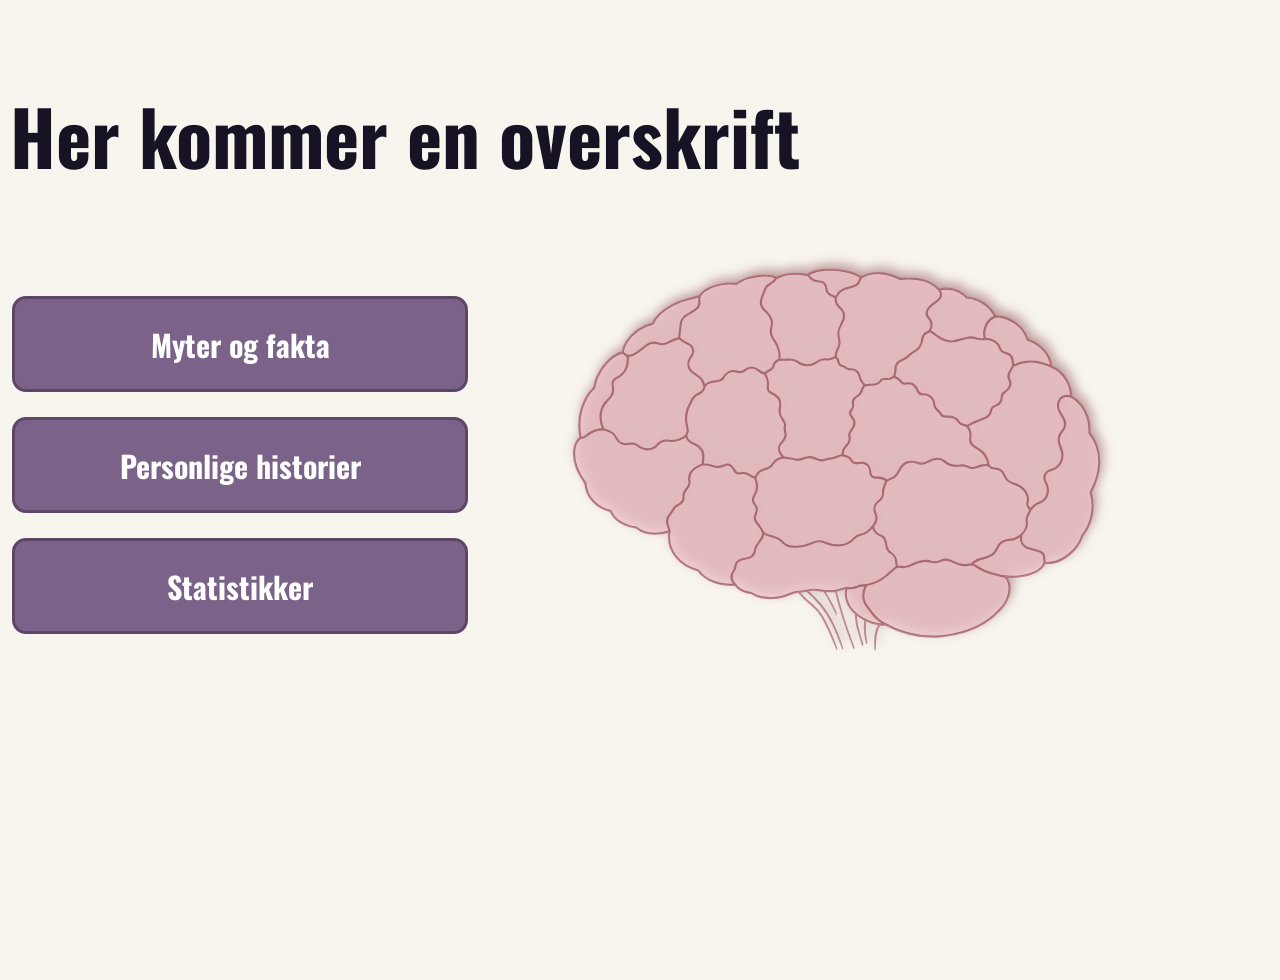
==== index.html @ c3d4d4d7 "." ====
<!DOCTYPE html>
<html lang="en">
<head>
    <meta charset="UTF-8">
    <meta name="viewport" content="width=device-width, initial-scale=1.0">
    <title>Helt Normal</title>

    <!-- her henter vi vores font -->
    <link rel="preconnect" href="https://fonts.googleapis.com">
    <link rel="preconnect" href="https://fonts.gstatic.com" crossorigin>
    <link href="https://fonts.googleapis.com/css2?family=Oswald:wght@200..700&display=swap" rel="stylesheet">

    <link rel="stylesheet" href="/Css/css.css">
</head>
<body>
    
    <main id="forside">
        <h1>Her kommer en overskrift</h1>
        <!-- Vi laver en container som vores bobler kan ligge i -->
        <div id="bobbelContainer"></div>
        <img id="hjerneBillede" src="/image/Hjerne.svg" alt="Hjerne illustration">
    </main>










    <script src="/js/Forside.js"></script>
</body>
</html>
---- Css/css.css ----
/* Gør at hele siden fylder hele skærmen */
body {
    width: 100%;
    min-height: 100vh;

    /* Fjerner standard mellemrum fra browseren */
    margin: 0;

    background-color: #F8F4EE;

    /* Font til hele siden */
    font-family: "Oswald", sans-serif;

    overflow: hidden;
}


/* Generel styling af alle h1 overskrifter */
h1 {

    /* Centrerer teksten */
    text-align: center;

    font-size: 75px;

    /* Afstand over og under */
    margin-top: 25px;
    margin-bottom: 20px;

    /* Tekstfarve */
    color: #4A423D;
}

.tilbageKnap {
    position: fixed;
    top: 25px;
    left: 30px;

    width: 55px;
    height: 55px;


    color: #5D4769;

    /* Fjerner stregen under linket */
    text-decoration: none;

    /* Størrelse og styling på pilen */
    font-size: 42px;
    font-weight: bold;
    font-family: "Oswald", sans-serif;

    /* Sørger for at knappen ligger ovenpå andre elementer */
    z-index: 1000;
}

/* !!!!!!!!!!!!!!!!!!!!!!!!!!!!!!!!!!!!!!!!!!!!!!!! */
/* !!!!!!!! HER STARTER CSS FORSIDE !!!!!!!! */
/* !!!!!!!!!!!!!!!!!!!!!!!!!!!!!!!!!!!!!!!!!!!!!!!! */

/* Styling af hele forsiden */
#forside {

    /* så det fylder hele siden */
    width: 100%;
    min-height: 100vh;

    /* Gør elementerne nemmere at placere */
    display: flex;

    /* Lægger indholdet under hinanden */
    flex-direction: column;

    /* Centrerer indholdet vandret */
    align-items: center;

    /* Starter indholdet fra toppen */
    justify-content: flex-start;

    /* Giver luft i toppen */
    padding-top: 80px;
}


/* Styling af overskriften på forsiden */
#forside h1 {

    font-size: 75px;

    /* Fjerner standard margin og giver kun afstand under */
    margin: 0 0 15px 0;
    color: #171324;
    text-align: center;

    /* det flytter overskriften mod venstre */
    margin-right: 470px;
}


/* Styling af containeren som indeholder alle knapperne */
#bobbelContainer {

    display: flex;
    /* Lægger knapperne under hinanden */
    flex-direction: column;
    gap: 25px;
    margin-top: 90px;
    /* Flytter knapperne mod venstre */
    margin-right: 800px;
}



/* Styling af hver enkelt knap */
.bobbel {

    width: 450px;
    height: 90px;

    border-radius: 14px;

    display: flex;

    /* Centrerer teksten til midten */
    justify-content: center;
    align-items: center;

    font-size: 30px;
    font-weight: bold;
    text-align: center;
    color: white;

    background-color: #7A6288;
    border: 3px solid #5D4769;
}

#hjerneBillede {

    width: 700px;
    position: absolute;

    right: 80px;
    top: 120px;
}


/* !!!!!!!!!!!!!!!!!!!!!!!!!!!!!!!!!!!!!!!!!!!!!!!! */
/* !!!!!!!! HER STARTER CSS MYTER OG FAKTA !!!!!!!! */
/* !!!!!!!!!!!!!!!!!!!!!!!!!!!!!!!!!!!!!!!!!!!!!!!! */
#myteBtn,
#faktaBtn {
    width: 270px;
    height: 95px;

    border: none;
    border-radius: 18px;

    font-size: 34px;
    font-weight: bold;
    font-family: "Oswald", sans-serif;
    color: white;

    background-image: none;

    display: flex;
    align-items: center;
    justify-content: center;

    gap: 15px;
}

#faktaBtn {
    background-color: #8FBEA3;
}

#myteBtn {
    background-color: #D98282;
}


#naesteBtn {
    width: 420px;
    height: 70px;

    border: none;
    border-radius: 12px;

    background-image: none;
    background-color: #5D4769;

    color: white;

    font-size: 24px;
    font-weight: bold;
    font-family: "Oswald", sans-serif;

    position: absolute;
    bottom: 40px;
    left: 50%;
    transform: translateX(-50%);
}

.ikon{
    display: flex;

    justify-content: center;
    align-items: center;

    width: 50px;
    height: 50px;

    border: 3px solid white;
    border-radius: 50%;

    margin-right: 15px;

    font-size: 30px;
}

.button-container{
    display: flex;
    justify-content: center;
    align-items: center;

    gap: 35px;

    width: fit-content;
    margin: 0 auto;
}

/* Centrerer hele indholdet */
#quizside {

    display: flex;

    flex-direction: column;

    align-items: center;

    margin-top: 100px;
}

#quizside p{
    font-size: 28px;
    margin-top: 20px;
    color: #4A423D
}

/* Styler boksen rundt om udsagnet */
#udsagn {

    border: 3px solid #D8CFC8;

    border-radius: 40px;

    padding: 40px;

    width: 500px;

    text-align: center;

    background-color: #F4EAE7;

    font-size: 36px;
    color: #4A423D; 

    margin-bottom: 30px;
}

#svarBoks {
    display: none;
    position: fixed;

    top: 18%;
    left: 50%;
    transform: translateX(-50%);

    width: 700px;
    min-height: 450px;

    background-color: #F8F4EE;

    border: 3px solid #D8CFC8;
    border-radius: 30px;

    padding: 50px;

    text-align: left;

    z-index: 10;
}

#svar{
    color: #4A423D;
    font-size: 48px;
    margin-bottom: 40px;
}

#forklaring{
    color: #4A423D;
    font-size: 30px;
    line-height: 1.5;
}

/* !!!!!!!!!!!!!!!!!!!!!!!!!!!!!!!!!!!!!!!!!!!!!!!! */
/* !!!!!!!! HER STARTER CSS STATESTIKKER!!!!!!!! */
/* !!!!!!!!!!!!!!!!!!!!!!!!!!!!!!!!!!!!!!!!!!!!!!!! */

/* Centrerer hele statistik siden */
#statistikSide {
    display: flex;
    flex-direction: column;
    align-items: center;
    margin-top: 30px;
}

h1 {
    font-size: 64px;
    font-family: "Oswald", sans-serif;
    color: #4A423D;
    margin-bottom: 40px;
}

/* Styling af intro- og spilboksen */
#introBoks,
#spilBoks {
    background-color: #F8F4EE;
    border: 3px solid #D8CFC8;
    border-radius: 35px;
    padding: 30px;
    width: 900px;
    text-align: center;
    position: relative;
}

/* Intro tekst */
#introBoks p {
    font-size: 28px;
    line-height: 1.5;
    color: #4A423D;
    margin-bottom: 40px;
}

/* Styling af udsagnet */
#udsagn {
    border: 3px solid #D8CFC8;
    border-radius: 40px;
    padding: 20px;
    width: 700px;
    margin: 0 auto 50px auto;
    background-color: #F4EAE7;
    font-size: 36px;
    color: #4A423D;
}

/* Container til alle personer */
#personer {
    display: flex;
    flex-wrap: wrap;
    justify-content: center;
    gap: 18px;
    margin-bottom: 50px;
}

/* Styling af personerne */
.person {
    width: 65px;
    transition: transform 0.2s ease;
}

/* Styling af start og videre knapper */
#startBtn,
#videreBtn {
    width: 420px;
    height: 70px;
    border: none;
    border-radius: 12px;
    background-color: #5D4769;
    color: white;
    font-size: 24px;
    font-weight: bold;
    font-family: "Oswald", sans-serif;
    display: flex;
    justify-content: center;
    align-items: center;
    margin: 0 auto;
}

/* Styling af forklaringsboksen */
#forklaringBoks {
    background-color: #F4EAE7;
    border: 3px solid #D8CFC8;
    border-radius: 30px;
    padding: 35px;
    width: 700px;
    margin: 40px auto 0 auto;
}

/* Styling af forklaringsteksten */
#forklaring {
    font-size: 28px;
    line-height: 1.5;
    color: #4A423D;
    margin: 0;
}


@media screen and (max-width: 1440px) {

    h1 {
        font-size: 60px;
    }

    #statistikSide {
        width: 95%;
        height: 100vh;
    }

    button {
        width: 240px;
        height: 85px;
        font-size: 30px;
    }

}
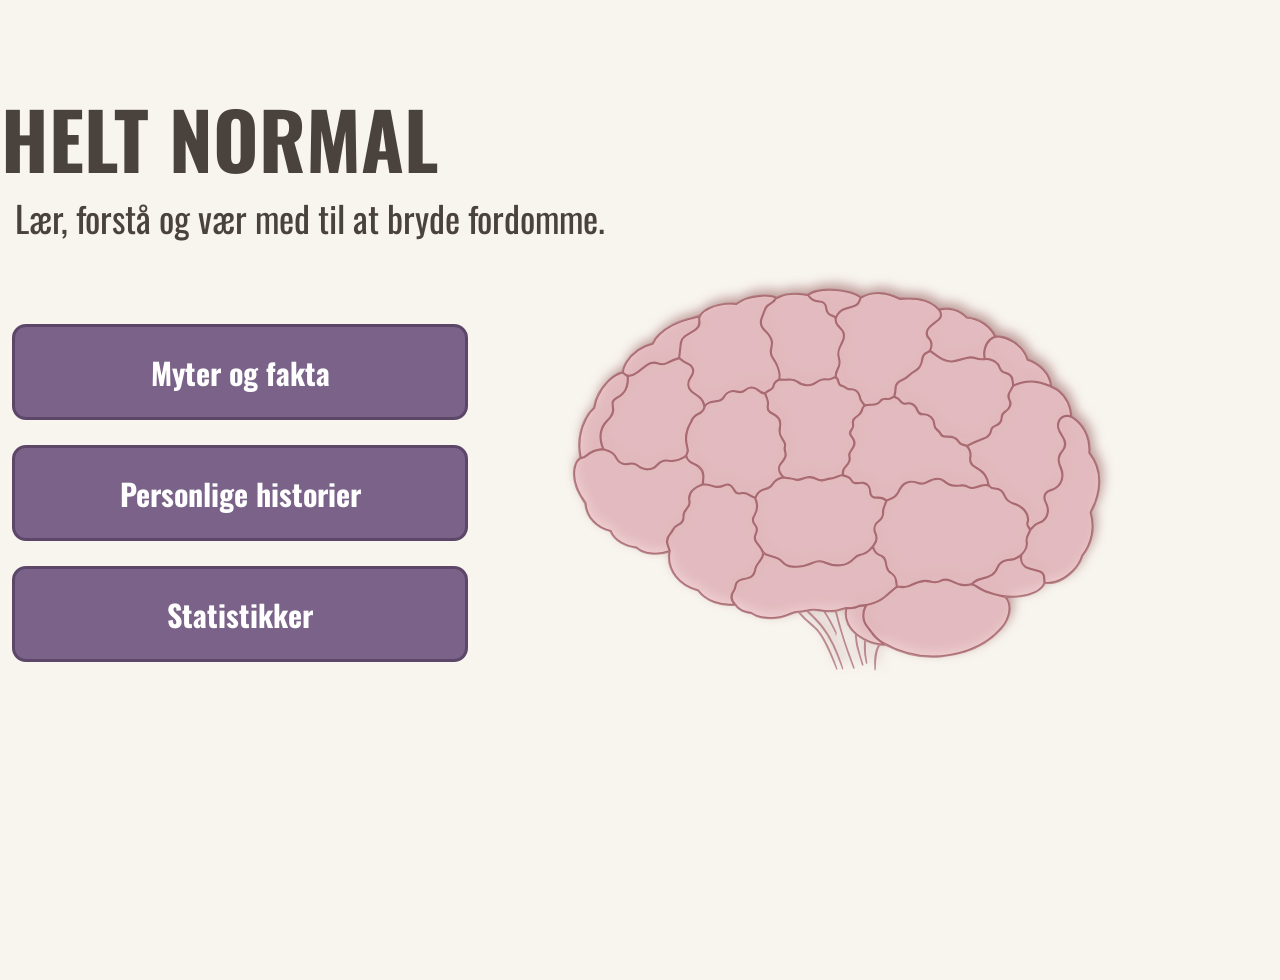
==== commit 89567b50: "over og underoverskrift vi har lavet en titel og undertitel på forsiden" ====
--- a/index.html
+++ b/index.html
@@ -15,7 +15,12 @@
 <body>
     
     <main id="forside">
-        <h1>Her kommer en overskrift</h1>
+        <h1>HELT NORMAL</h1>
+
+        <p id="underOverskrift">
+            Lær, forstå og vær med til at bryde fordomme.
+        </p>
+
         <!-- Vi laver en container som vores bobler kan ligge i -->
         <div id="bobbelContainer"></div>
         <img id="hjerneBillede" src="/image/Hjerne.svg" alt="Hjerne illustration">
@@ -30,6 +35,11 @@
 
 
 
+
+
+
+
+
     <script src="/js/Forside.js"></script>
 </body>
 </html>
--- a/Css/css.css
+++ b/Css/css.css
@@ -85,17 +85,29 @@
 /* Styling af overskriften på forsiden */
 #forside h1 {
 
-    font-size: 75px;
+    font-size: 78px;
 
     /* Fjerner standard margin og giver kun afstand under */
     margin: 0 0 15px 0;
-    color: #171324;
+    color: #4A423D;
     text-align: center;
 
     /* det flytter overskriften mod venstre */
-    margin-right: 470px;
-}
-
+    margin-right: 840px;
+}
+
+#underOverskrift {
+
+    font-size: 36px;
+
+    color: #4A423D;
+
+    margin-top: -20px;
+
+    margin-bottom: 80px;
+
+    margin-right: 660px;
+}
 
 /* Styling af containeren som indeholder alle knapperne */
 #bobbelContainer {
@@ -104,7 +116,7 @@
     /* Lægger knapperne under hinanden */
     flex-direction: column;
     gap: 25px;
-    margin-top: 90px;
+    margin-top: 0px;
     /* Flytter knapperne mod venstre */
     margin-right: 800px;
 }
@@ -140,7 +152,7 @@
     position: absolute;
 
     right: 80px;
-    top: 120px;
+    top: 140px;
 }
 
 
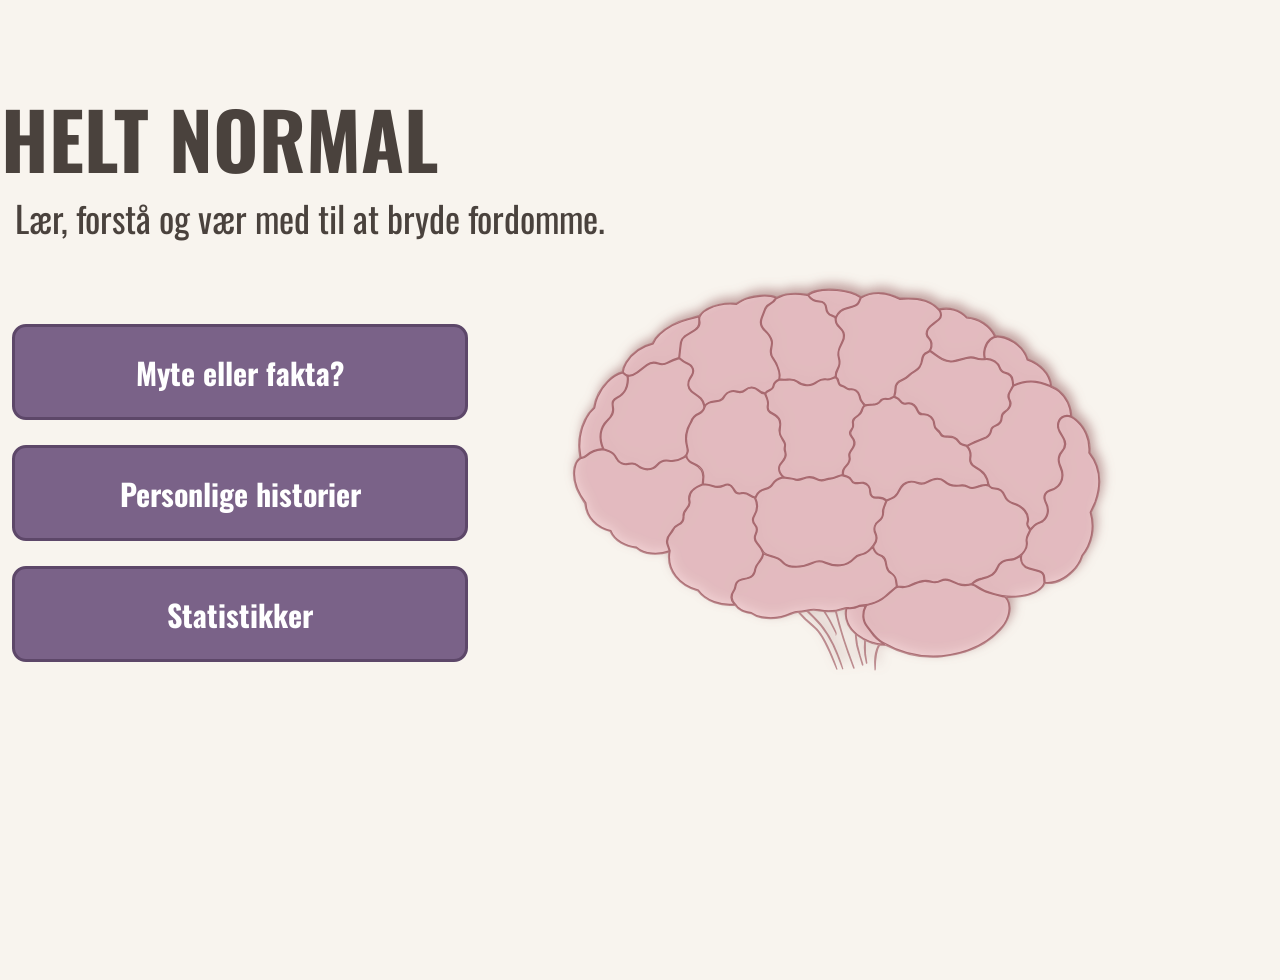
==== commit 64276e48: "robot.txt Tilføjet robots.txt fil og noindex tags for at sikre at projektet ikke påvirker Museum Ova" ====
--- a/index.html
+++ b/index.html
@@ -4,6 +4,9 @@
     <meta charset="UTF-8">
     <meta name="viewport" content="width=device-width, initial-scale=1.0">
     <title>Helt Normal</title>
+    
+    <!-- Forhindrer søgemaskiner i at indeksere siden, så projektet ikke vises i søgeresultater -->
+    <meta name="robots" content="noindex, nofollow">
 
     <!-- her henter vi vores font -->
     <link rel="preconnect" href="https://fonts.googleapis.com">
@@ -35,11 +38,6 @@
 
 
 
-
-
-
-
-
     <script src="/js/Forside.js"></script>
 </body>
 </html>
--- a/Css/css.css
+++ b/Css/css.css
@@ -254,7 +254,7 @@
 
 #quizside p{
     font-size: 28px;
-    margin-top: 20px;
+    margin-top: -20px;
     color: #4A423D
 }
 
@@ -288,7 +288,7 @@
     transform: translateX(-50%);
 
     width: 700px;
-    min-height: 450px;
+    min-height: 520px;
 
     background-color: #F8F4EE;
 
@@ -297,21 +297,116 @@
 
     padding: 50px;
 
-    text-align: left;
+    text-align: center;
 
     z-index: 10;
 }
 
-#svar{
+#svar {
     color: #4A423D;
     font-size: 48px;
-    margin-bottom: 40px;
-}
-
-#forklaring{
+    margin-top: 20px;
+    margin-bottom: 15px;
+}
+
+#forklaring {
     color: #4A423D;
     font-size: 30px;
     line-height: 1.5;
+
+    margin-top: 10px;
+    margin-bottom: 40px;
+}
+
+#svarIkon {
+    width: 85px;
+    height: 85px;
+
+    border-radius: 50%;
+
+    display: flex;
+    justify-content: center;
+    align-items: center;
+
+    margin-top: 0;
+    margin-right: auto;
+    margin-bottom: 0px;
+    margin-left: auto;  
+
+    color: white;
+    font-size: 55px;
+    font-weight: bold;
+}
+
+.korrektCirkel {
+    background-color: #8FBEA3;
+}
+
+.forkertCirkel {
+    background-color: #D98282;
+}
+
+/* STYLING AF BADGE OG TEKST */
+#badgeTekst {
+    font-size: 28px;
+    color: #4A423D;
+    text-align: center;
+
+    position: relative;
+    top: 60px;
+
+    display: none;
+}
+
+#badge {
+    width: 180px;
+    height: auto;
+
+    position: relative;
+    top: 60px;
+
+    display: none;
+    margin: 0 auto 30px auto;
+}
+
+#progressOmraade {
+    width: 220px;
+
+    display: flex;
+    flex-direction: column;
+    align-items: center;
+
+    margin-bottom: 10px;
+    margin-top: -30px;
+}
+
+#sporgsmaalTekst {
+    font-size: 18px !important;
+    color: #4A423D;
+
+    margin: 10px 0 0 0;
+}
+
+#progressBaggrund {
+    width: 70%;
+    height: 10px;
+
+    background-color: #E6DDD8;
+
+    border-radius: 20px;
+
+    overflow: hidden;
+}
+
+#progressFyld {
+    width: 0%;
+    height: 100%;
+
+    background-color: #5D4769;
+
+    border-radius: 20px;
+
+    transition: width 0.3s ease;
 }
 
 /* !!!!!!!!!!!!!!!!!!!!!!!!!!!!!!!!!!!!!!!!!!!!!!!! */
@@ -361,7 +456,7 @@
     width: 700px;
     margin: 0 auto 50px auto;
     background-color: #F4EAE7;
-    font-size: 36px;
+    font-size: 28px;
     color: #4A423D;
 }
 
@@ -371,7 +466,7 @@
     flex-wrap: wrap;
     justify-content: center;
     gap: 18px;
-    margin-bottom: 50px;
+    margin-bottom: 70px;
 }
 
 /* Styling af personerne */
@@ -416,6 +511,204 @@
     margin: 0;
 }
 
+.slutTekst {
+    border: none !important;
+    background-color: transparent !important;
+    padding: 0 !important;
+    margin-bottom: 50px !important;
+    margin-top: 70px !important;
+    font-size: 55px !important;
+}
+.slutUndertekst {
+    display: block;
+    font-size: 28px;
+    margin-top: 8px;
+    font-weight: normal;
+    
+}
+
+/* BADGEBOKS */
+#badgeBoks {
+    text-align: center;
+    margin-top: -20px;
+    margin-bottom: 30px;
+}
+
+#badgeBoks p {
+    font-size: 28px;
+    color: #4A423D;
+    margin-bottom: 20px;
+}
+
+#badgeBoks img {
+    width: 180px;
+    height: auto;
+    display: block;
+    margin: 0 auto;
+}
+
+
+/* !!!!!!!!!!!!!!!!!!!!!!!!!!!!!!!!!!!!!!!!!!!!!!!! */
+/* !!!!!!!! HER STARTER CSS PERSONLIGE HISTORIER !!!!!!!! */
+/* !!!!!!!!!!!!!!!!!!!!!!!!!!!!!!!!!!!!!!!!!!!!!!!! */
+
+/* Styling af hele siden med personlige historier */
+#personligSide {
+    width: 100%;
+    min-height: 100vh;
+    text-align: center;
+}
+
+/* Container som holder alle cards */
+#cardContainer {
+    display: flex;
+    justify-content: center;
+    gap: 35px;
+    margin-top: 40px;
+}
+
+/* Styling af hver enkelt historie-card */
+.historieCard {
+    width: 280px;
+    height: 560px;
+
+    background-color: #F4EAE7;
+    border: 3px solid #D8CFC8;
+    border-radius: 35px;
+
+    padding: 22px;
+    box-sizing: border-box;
+
+    display: flex;
+    flex-direction: column;
+    align-items: center;
+}
+
+/* Her styler vi de billeder vi har i cards */
+.historieCard img {
+    width: 210px;
+    height: 220px;
+    object-fit: cover;
+    border-radius: 25px;
+}
+
+/* Styling af navne og alder */
+.historieCard h2 {
+    font-size: 30px;
+    margin: 18px 0 5px 0;
+    color: #4A423D;
+}
+
+.diagnose {
+    font-size: 22px;
+    color: #5D4769;
+    margin: 0 0 12px 0;
+}
+
+.historieCard p {
+    font-size: 21px;
+    line-height: 1.25;
+    margin: 0;
+}
+
+.cardPlayBtn {
+    width: 65px;
+    height: 65px;
+    border: none;
+    border-radius: 50%;
+    background-color: #5D4769;
+    color: white;
+    font-size: 28px;
+    display: flex;
+    justify-content: center;
+    align-items: center;
+    padding-left: 4px;
+    margin-top: auto;
+    margin-bottom: 12px;
+}
+
+/* Styling af hele videosiden */
+#videoSide {
+    width: 100%;
+    height: 100vh;
+
+    display: none;
+    flex-direction: column;
+    align-items: center;
+    justify-content: center;
+
+    position: relative;
+}
+
+/* Styling af krydset som lukker videosiden */
+#lukVideo {
+    position: absolute;
+    top: 25px;
+    right: 35px;
+    width: 60px;
+    height: 60px;
+    border: none;
+    border-radius: 50%;
+    background-color: #5D4769;
+    color: white;
+    font-size: 42px;
+    display: flex;
+    justify-content: center;
+    align-items: center;
+    padding-left: 2px;
+}
+
+#videoNavn {
+    font-size: 42px;
+    margin: 0;
+    color: #4A423D;
+}
+
+#videoDiagnose {
+    font-size: 26px;
+    margin: 0 0 15px 0;
+    color: #5D4769;
+    text-align: center;
+}
+
+/* Styling af selve videoerne */
+#historieVideo {
+    width: 85%;
+    height: 65vh;
+    object-fit: cover;
+
+    border-radius: 30px;
+    background-color: black;
+}
+
+/* Container til play-knap og progressbar */
+#videoControls {
+    width: 85%;
+
+    display: flex;
+    align-items: center;
+    gap: 20px;
+
+    margin-top: 20px;
+}
+
+#playPauseBtn {
+    width: 60px;
+    height: 60px;
+    border: none;
+    border-radius: 50%;
+    background-color: #5D4769;
+    color: white;
+    font-size: 28px;
+    display: flex;
+    justify-content: center;
+    align-items: center;
+    padding-left: 4px;
+}
+
+#progressBar {
+    flex: 1;
+}
 
 @media screen and (max-width: 1440px) {
 
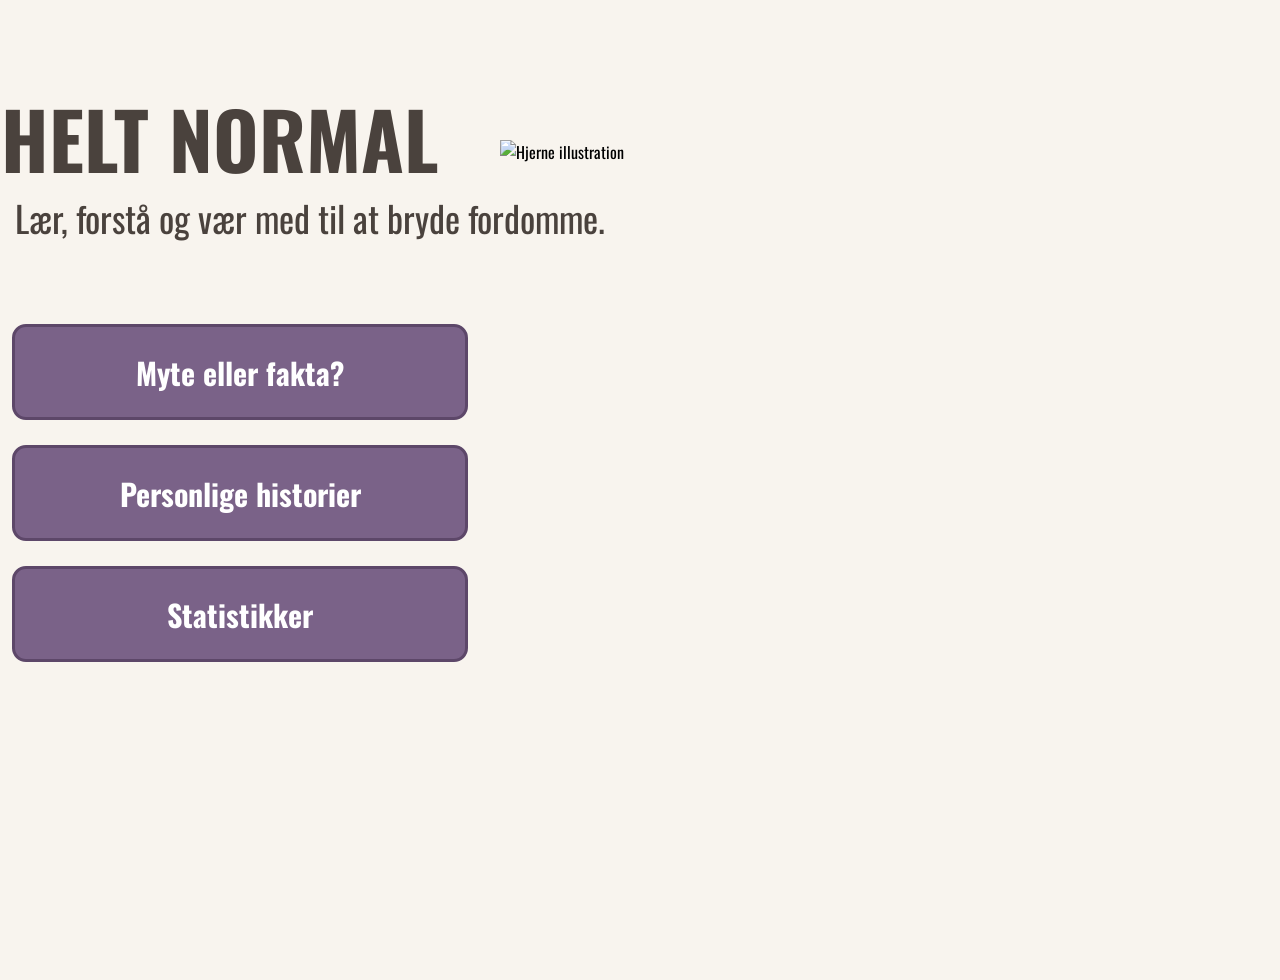
==== commit 367db546: "validering Rettelser efter validering af alle html filer og vores css-fil" ====
--- a/index.html
+++ b/index.html
@@ -19,22 +19,14 @@
     
     <main id="forside">
         <h1>HELT NORMAL</h1>
-
-        <p id="underOverskrift">
+         <p id="underOverskrift">
             Lær, forstå og vær med til at bryde fordomme.
         </p>
 
         <!-- Vi laver en container som vores bobler kan ligge i -->
-        <div id="bobbelContainer"></div>
-        <img id="hjerneBillede" src="/image/Hjerne.svg" alt="Hjerne illustration">
+        <div id="kategoriContainer"></div>
+        <img id="hjerneBillede" src="/image/hjerne.svg" alt="Hjerne illustration">
     </main>
-
-
-
-
-
-
-
 
 
 
--- a/Css/css.css
+++ b/Css/css.css
@@ -110,7 +110,7 @@
 }
 
 /* Styling af containeren som indeholder alle knapperne */
-#bobbelContainer {
+#kategoriContainer {
 
     display: flex;
     /* Lægger knapperne under hinanden */
@@ -124,7 +124,7 @@
 
 
 /* Styling af hver enkelt knap */
-.bobbel {
+.kategori {
 
     width: 450px;
     height: 90px;
@@ -311,7 +311,7 @@
 
 #forklaring {
     color: #4A423D;
-    font-size: 30px;
+    font-size: 28px;
     line-height: 1.5;
 
     margin-top: 10px;
@@ -449,7 +449,7 @@
 }
 
 /* Styling af udsagnet */
-#udsagn {
+#sporgsmaal {
     border: 3px solid #D8CFC8;
     border-radius: 40px;
     padding: 20px;
@@ -503,13 +503,7 @@
     margin: 40px auto 0 auto;
 }
 
-/* Styling af forklaringsteksten */
-#forklaring {
-    font-size: 28px;
-    line-height: 1.5;
-    color: #4A423D;
-    margin: 0;
-}
+
 
 .slutTekst {
     border: none !important;
@@ -530,7 +524,7 @@
 /* BADGEBOKS */
 #badgeBoks {
     text-align: center;
-    margin-top: -20px;
+    margin-top: -110px;
     margin-bottom: 30px;
 }
 
@@ -545,6 +539,95 @@
     height: auto;
     display: block;
     margin: 0 auto;
+}
+
+/* Styling af hele popup-vinduet */
+#statistikPopup {
+    display: none;
+    position: fixed;
+
+    top: 18%;
+    left: 50%;
+    transform: translateX(-50%);
+
+    width: 900px;
+    min-height: 520px;
+
+    background-color: #F8F4EE;
+
+    border: 3px solid #D8CFC8;
+    border-radius: 30px;
+
+    padding: 50px;
+
+    text-align: center;
+
+    z-index: 10;
+}
+
+/* Styling af ikonet som viser det korrekte svar */
+#statistikSvarIkon {
+    width: 85px;
+    height: 85px;
+
+    border-radius: 50%;
+
+    display: flex;
+    justify-content: center;
+    align-items: center;
+
+    margin: 0 auto;
+
+    color: white;
+    font-size: 55px;
+    font-weight: bold;
+}
+
+/* Styling af overskriften i popup-vinduet */
+#statistikSvarOverskrift {
+    color: #4A423D;
+    font-size: 48px;
+    margin-top: 20px;
+    margin-bottom: 15px;
+}
+
+/* Styling af forklaringsteksten i popup-vinduet */
+#statistikPopupForklaring {
+    color: #4A423D;
+    font-size: 20px;
+    line-height: 1;
+
+    margin-top: 10px;
+    margin-bottom: 30px;
+}
+
+/* Container til personikonerne som viser svaret visuelt */
+#popupPersoner {
+    display: flex;
+    flex-wrap: wrap;
+    justify-content: center;
+    gap: 10px;
+
+    margin-bottom: 20px;
+}
+
+/* Styling af knappen som går videre til næste spørgsmål */
+#popupNaesteBtn {
+    width: 420px;
+    height: 70px;
+
+    border: none;
+    border-radius: 12px;
+
+    background-color: #5D4769;
+    color: white;
+
+    font-size: 24px;
+    font-weight: bold;
+    font-family: "Oswald", sans-serif;
+
+    display: block;
+    margin: 30px auto 0 auto;
 }
 
 
@@ -635,80 +718,228 @@
     display: none;
     flex-direction: column;
     align-items: center;
-    justify-content: center;
-
+
+    padding: 30px 0;
+    box-sizing:border-box;
+}
+
+/* Her styler vi teksten over videoen */
+#videoInfo {
+    text-align: center;
+    margin-bottom: 18px;
+}
+
+/* Her styler vi containeren som indeholder video, knap og progressbar */
+#videoWrapper {
+    width: 85%;
+    height: 72vh;
     position: relative;
-}
-
-/* Styling af krydset som lukker videosiden */
+    border-radius: 30px;
+    overflow: hidden;
+}
+
+
+/* Styling af selve videoerne */
+#historieVideo {
+    width: 100%;
+    height: 100%;
+    object-fit: cover;
+}
+
+
+/* Krydset placeres ovenpå videon */
 #lukVideo {
     position: absolute;
-    top: 25px;
-    right: 35px;
+    top: 20px;
+    right: 20px;
+    z-index: 2;
+
     width: 60px;
     height: 60px;
+
     border: none;
     border-radius: 50%;
-    background-color: #5D4769;
-    color: white;
+
+    background-color:#F8F4EE;
+    color:#5D4769;
+
     font-size: 42px;
-    display: flex;
-    justify-content: center;
-    align-items: center;
-    padding-left: 2px;
-}
+
+    display: flex;
+    justify-content: center;
+    align-items: center;
+
+
+}
+
+
+/* Container til play-knap og progressbar */
+#videoControls {
+    position: absolute;
+
+    left: 35px;
+    right: 35px;
+    bottom: 25px;
+    
+    z-index: 2;
+
+    display: flex;
+    flex-direction:column;
+    align-items: center;
+
+    gap: 20px;
+
+}
+
 
 #videoNavn {
-    font-size: 42px;
+    font-size: 50px;
     margin: 0;
     color: #4A423D;
 }
 
 #videoDiagnose {
-    font-size: 26px;
+    font-size: 32px;
     margin: 0 0 15px 0;
     color: #5D4769;
     text-align: center;
 }
 
-/* Styling af selve videoerne */
-#historieVideo {
-    width: 85%;
-    height: 65vh;
-    object-fit: cover;
-
-    border-radius: 30px;
-    background-color: black;
-}
-
-/* Container til play-knap og progressbar */
-#videoControls {
-    width: 85%;
-
-    display: flex;
-    align-items: center;
-    gap: 20px;
-
-    margin-top: 20px;
-}
+
 
 #playPauseBtn {
     width: 60px;
     height: 60px;
+
     border: none;
     border-radius: 50%;
+
     background-color: #5D4769;
     color: white;
+
     font-size: 28px;
-    display: flex;
-    justify-content: center;
-    align-items: center;
-    padding-left: 4px;
+
+    display: flex;
+    justify-content: center;
+    align-items: center;
+
 }
 
 #progressBar {
-    flex: 1;
-}
+    width: 100%;
+    accent-color: #5D4769;
+}
+
+
+/* Her placerer vi teksten og undertekst-knappen ovenpå videoen */
+#undertekstContainer {
+    position: absolute;
+
+    top: 20px;
+    left: 50%;
+
+    transform: translateX(-50%);
+
+    display: flex;
+    flex-direction: column;
+    align-items: center;
+
+    gap: 60px;
+
+    z-index: 3;
+}
+
+/* Her styler vi teksten over undertekst-knappen */
+#undertekstContainer p {
+    margin: 0;
+
+    color: white;
+
+    font-size: 14px;
+
+    text-shadow: 0 2px 4px rgba(0, 0, 0, 0.5);
+}
+
+
+
+/* Her styler vi undertekst-knappen */
+.toggleBtn {
+    width: 70px;
+    height: 29px;
+
+    border: none;
+    border-radius: 30px;
+
+    background-color: #F8F4EE;
+
+    position: relative;
+
+    cursor: pointer;
+
+    transition: 0.2s;
+}
+
+/* Her styler vi cirklen inde i knappen */
+.toggleBtn span {
+    width: 19px;
+    height: 19px;
+    background-color: #5D4769;
+    border-radius: 50%;
+    position: absolute;
+    top: 5px;
+    left: 5px;
+    transition: 0.2s;
+    display: flex;
+    justify-content: center;
+    align-items: center;
+    font-size: 8px;
+    font-weight: bold;
+    color: #F8F4EE;
+    
+}
+
+
+/* Her ændres farven når undertekster er slået til */
+.toggleBtn.aktiv {
+    background-color: #5D4769;
+}
+
+/* Her flyttes cirklen når knappen er aktiv */
+.toggleBtn.aktiv span {
+    left: 46px;
+    background-color: #F8F4EE;
+    color:#5D4769;
+}
+
+
+#undertekstBtn {
+    position: absolute;
+    top: 20px;
+    left: 50%;
+    transform: translateX(-50%);
+    z-index: 3;
+    box-shadow: 0 2px 8px rgba(0, 0, 0, 0.2);
+}
+
+/* Her styler vi vores egne undertekster */
+#customUndertekst {
+    position: absolute;
+
+    left: 50%;
+    bottom: 150px;
+    transform: translateX(-50%);
+    z-index: 4;
+    width: 75%;
+    margin: 0;
+    color: #F8F4EE;
+    font-size: 34px;
+    font-family: "Oswald", sans-serif;
+    text-align: center;
+    line-height: 1.3;
+    text-shadow: 0 2px 6px rgba(0, 0, 0, 0.7);
+    display: none;
+}
+
 
 @media screen and (max-width: 1440px) {
 
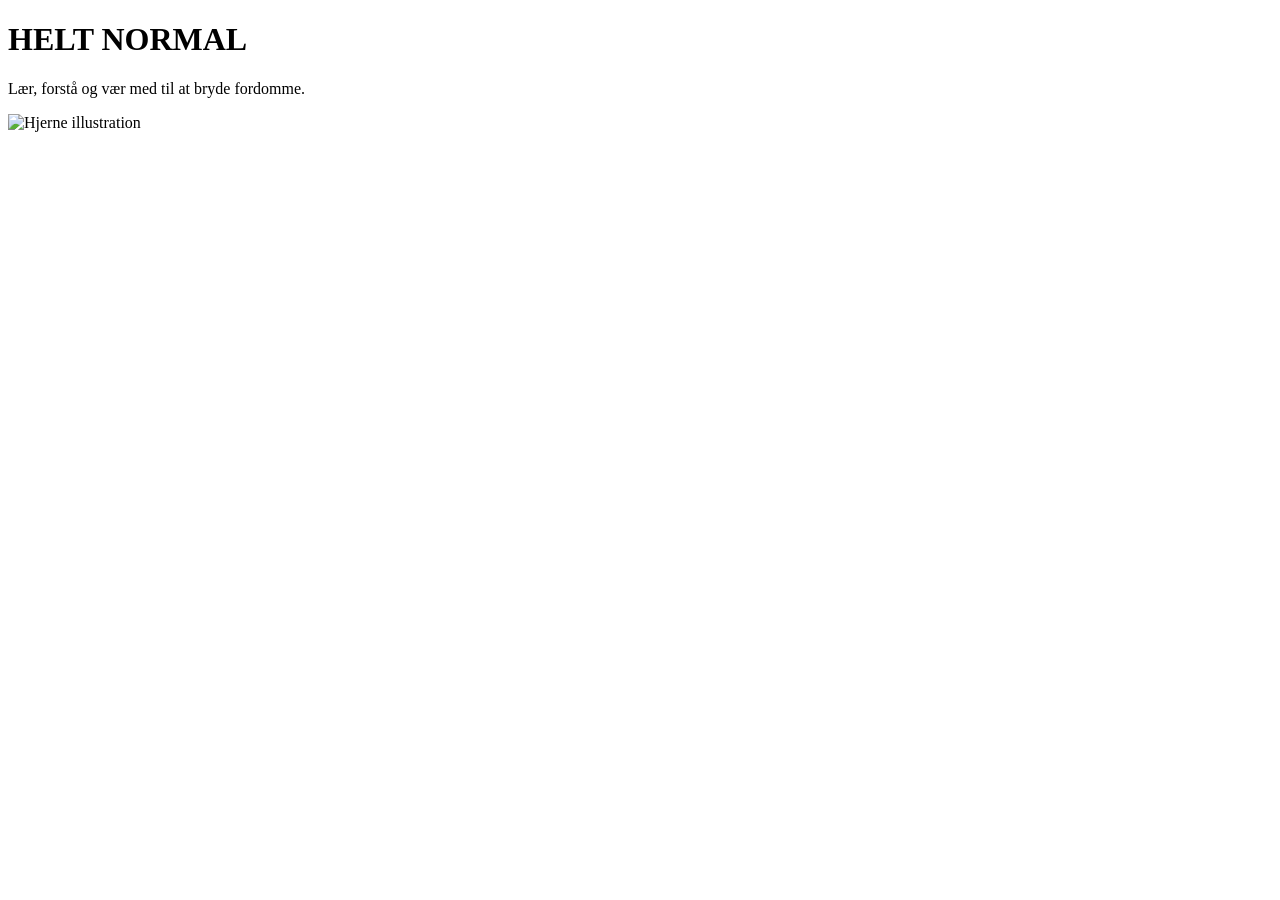
==== commit 447f4111: "README.md README-filen er lavet færdig indtil videre, mangler eventuelle finjusteringer. Samt er der" ====
--- a/index.html
+++ b/index.html
@@ -13,7 +13,7 @@
     <link rel="preconnect" href="https://fonts.gstatic.com" crossorigin>
     <link href="https://fonts.googleapis.com/css2?family=Oswald:wght@200..700&display=swap" rel="stylesheet">
 
-    <link rel="stylesheet" href="/Css/css.css">
+    <link rel="stylesheet" href="/css/css.css">
 </head>
 <body>
     
@@ -30,6 +30,6 @@
 
 
 
-    <script src="/js/Forside.js"></script>
+    <script src="/js/forside.js"></script>
 </body>
 </html>
